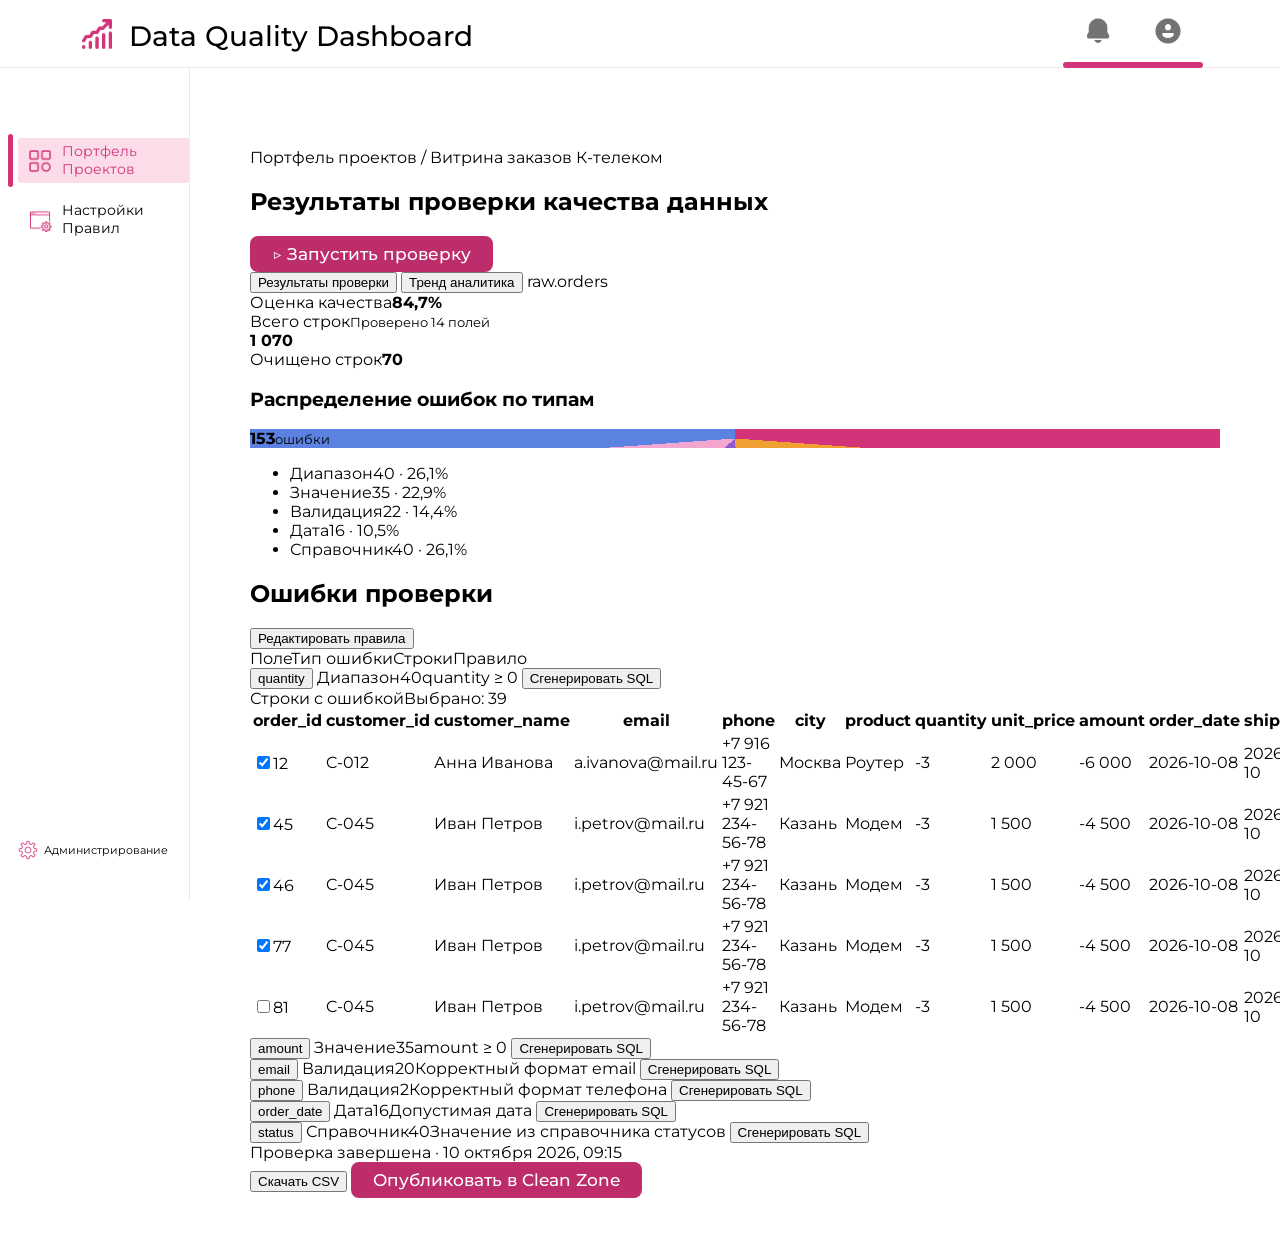
==== front/results.html @ 52fe7e2e "analytic job" ====
<!DOCTYPE html>
<html lang="ru">
<head>
    <meta charset="UTF-8">
    <meta name="viewport" content="width=device-width, initial-scale=1.0">
    <title>Результаты проверки качества данных</title>
    <link rel="preconnect" href="https://fonts.googleapis.com">
    <link rel="preconnect" href="https://fonts.gstatic.com" crossorigin>
    <link href="https://fonts.googleapis.com/css2?family=Montserrat:wght@400;500;600&display=swap" rel="stylesheet">
    <link rel="stylesheet" href="css/style_index.css">
    <link rel="stylesheet" href="css/modal.css">
    <link rel="stylesheet" href="css/results.css">
</head>
<body>
<header class="header">
        <div class="header-content">
            <div class="logo-block">
                <img class="img1" src="img/logo.png" alt="logo">
                <span class="site-title">Data Quality Dashboard</span>
            </div>
            <div class="h-c-2">
                <div class="icons">
                    <img class="img2" src="img/notifications.png" alt="notifications">
                    <img class="img3" src="img/profile.png" alt="profile">
                </div>
            </div>
        </div>
    </header>

    <section class="content">
        <aside class="menu-content">
            <nav class="m-c-1">
                <ul>
                    <li id="project_portfolio" class="active"><img src="img/project_portfolio.png" alt=""><a href="index.html">Портфель Проектов</a></li>
                    <li id="rule_settings"><img src="img/rule_settings.png" alt=""><a href="#">Настройки Правил</a></li>
                </ul>
            </nav>
            <div class="m-c-2">
                <img src="img/settings.png" alt=""><a href="#">Администрирование</a>
            </div>
        </aside>

        <main class="main-content results">
            <nav class="crumbs"><a href="index.html">Портфель проектов</a> / <span>Витрина заказов К-телеком</span></nav>
            <div class="title-row">
                <h1>Результаты проверки качества данных</h1>
                <button class="btn run-btn" type="button" id="runBtn"></button>
            </div>

            <div class="rtabs">
                <button class="rtab active" type="button" data-panel="results">Результаты проверки</button>
                <button class="rtab" type="button" data-panel="trend">Тренд аналитика</button>
                <span class="source" id="sourceName"></span>
            </div>

            <!-- Вкладка «Результаты проверки» -->
            <section id="panel-results">
                <div class="summary">
                    <div class="box score-box"><span>Оценка качества</span><b class="pink">84,7%</b></div>
                    <div class="mid">
                        <div class="box"><div><span>Всего строк</span><small>Проверено 14 полей</small></div><b class="green">1 070</b></div>
                        <div class="box red-box"><span>Очищено строк</span><b class="red">70</b></div>
                    </div>
                    <div class="box donut-box">
                        <h3>Распределение ошибок по типам</h3>
                        <div class="donut-wrap">
                            <div class="donut" id="donut"><div><b id="donutTotal">153</b><small>ошибки</small></div></div>
                            <ul class="legend" id="legend"></ul>
                        </div>
                    </div>
                </div>

                <div class="errors">
                    <div class="errors-head"><h2>Ошибки проверки</h2><button class="ghost small" type="button" id="editRules">Редактировать правила</button></div>
                    <div class="err-row err-th"><span>Поле</span><span>Тип ошибки</span><span>Строки</span><span>Правило</span><span></span></div>
                    <div id="errBody"></div>
                </div>
            </section>

            <!-- Вкладка «Тренд аналитика» -->
            <section id="panel-trend" hidden>
                <select id="period" class="period" aria-label="Период"><option value="weeks">Недели</option><option value="months">Месяцы</option></select>
                <div class="chart-card">
                    <h2>Динамика качества данных</h2>
                    <div id="chart"></div>
                </div>
            </section>

            <div class="foot">
                <span class="done" id="doneAt">Проверка завершена · 10 октября 2026, 09:15</span>
                <div class="foot-btns">
                    <button class="ghost" type="button" id="csvBtn">Скачать CSV</button>
                    <button class="btn" type="button" id="publishBtn">Опубликовать в Clean Zone</button>
                </div>
            </div>
        </main>
    </section>

    <!-- Загрузка новой версии файла (только xlsx) -->
    <div class="modal-overlay" id="uploadModal" hidden>
        <div class="modal" role="dialog" aria-modal="true" aria-label="Загрузка новой версии">
            <button class="modal-close" type="button" id="upClose" aria-label="Закрыть"></button>
            <div id="upStart">
                <p class="msg error" id="upError" hidden>Не удалось загрузить файл!</p>
                <label class="dropzone" id="upDrop" tabindex="0">
                    <svg viewBox="0 0 64 80" width="70" height="86" aria-hidden="true"><rect x="2" y="2" width="60" height="76" rx="8" fill="#F3F3F3" stroke="#BDBDBD" stroke-width="3"/><rect x="12" y="12" width="40" height="10" fill="#BDBDBD"/><rect x="12" y="30" width="40" height="3" fill="#BDBDBD"/><rect x="12" y="40" width="40" height="3" fill="#BDBDBD"/></svg>
                    <span>Перетащите CSV/XLSX файл сюда<br>или<br>нажмите для выбора</span>
                    <input type="file" id="upInput" accept=".csv,.xlsx" hidden>
                </label>
            </div>
            <div id="upOk" hidden>
                <p class="msg ok" id="upOkText"></p>
                <div class="file-row"><span id="upName"></span></div>
                <div class="btn-row"><button class="btn" type="button" id="upRun">▷ Запустить проверку</button></div>
            </div>
        </div>
    </div>
    <div class="toast" id="toast" hidden></div>

    <script src="js/results.js"></script>
</body>
</html>
---- front/css/style_index.css ----
* { box-sizing: border-box; }

body {
    margin: 0;
    font-family: "Montserrat", Arial, Helvetica, sans-serif;
    color: #000;
}

/* ---------- Шапка ---------- */
:root {
    --header-h: 68px;
}

.header {
    position: sticky;
    top: 0;
    z-index: 10;
    height: var(--header-h);
    background: #fff;
    border-bottom: solid 1px #EDE9E9;
}

.header-content {
    display: flex;
    justify-content: space-between;
    align-items: center;
    height: 100%;
    margin: 0 6%;
}

.logo-block {
    display: flex;
    align-items: center;
    gap: 12px;
}

.header-content .img1 {
    height: 40px;
    width: 40px;
    display: block;
}

.site-title {
    font-weight: 500;
    font-size: 28px;
    line-height: 1;
    margin-top: 5px;
}

.h-c-2 {
    display: flex;
    flex-direction: column;
    height: 100%;
}

.icons {
    display: flex;
    align-items: center;
    flex: 1;
}

.header-content .img2,
.header-content .img3 {
    height: 30px;
    width: 30px;
    display: block;
    margin: 0 20px;
}

.h-c-2::after {
    content: "";
    display: block;
    height: 6px;
    width: 100%;
    background: #D33479;
    border-radius: 8px;
    margin-bottom: -1px;
}

/* ---------- Каркас ---------- */
.content {
    display: flex;
    min-height: calc(100vh - var(--header-h));
}

.menu-content {
    display: flex;
    flex-direction: column;
    width: 190px;
    flex-shrink: 0;
    position: sticky;
    top: var(--header-h);
    height: calc(100vh - var(--header-h));
    align-self: flex-start;
    padding: 70px 0 40px 18px;
    border-right: 1px solid #EDE9E9;
}

.m-c-1 ul {
    list-style: none;
    margin: 0;
    padding: 0;
}

.m-c-1 li {
    display: flex;
    align-items: center;
    gap: 10px;
    padding: 5px 10px;
    margin-bottom: 14px;
    font-size: 14px;
    line-height: 1.25;
    border-radius: 3px;
    position: relative;
}

.m-c-1 li img {
    width: 24px;
    height: 24px;
}

.m-c-1 li.active {
    background: #FBDCE8;
    color: #D33479;
}

.m-c-1 li.active::before {
    content: "";
    position: absolute;
    left: -10px;
    top: -4px;
    bottom: -4px;
    width: 5px;
    background: #D33479;
    border-radius: 3px;
}

.m-c-2 {
    display: flex;
    align-items: center;
    gap: 6px;
    margin-top: auto;
    font-size: 11px;
}

.m-c-2 img {
    width: 20px;
    height: 20px;
}

.content a {
    text-decoration: none;
    color: inherit;
}

.content img {
    display: block;
}

/* ---------- Основная область ---------- */
.main-content {
    flex: 1;
    padding: 80px 60px 60px;
    min-width: 0;
}

/* Карточки статистики */
.analis-content {
    display: flex;
    gap: 12px;
    flex-wrap: wrap;
}

.stat-card {
    width: 292px;
    height: 180px;
    padding: 24px 10px 10px;
    border: 2px solid #E4E4E4;
    box-shadow: 2px 3px 4px rgba(0, 0, 0, 0.25);
    background: #fff;
}

.stat-label {
    margin: 0;
    font-size: 15px;
    font-weight: 500;
    line-height: 1.3;
    max-width: 180px;
}

.stat-value {
    margin: 28px 0 0 28px;
    font-size: 56px;
    font-weight: 400;
    line-height: 1;
    display: flex;
    align-items: center;
    gap: 14px;
}

.total_active_projects .stat-value { color: #D33479; }

.average_data_score { background: #EBFDDF; border-color: #DFF5D0; }
.average_data_score .stat-value { color: #5B9A24; }

.projects_require_attention { background: #FFD9D9; border-color: #F7C9C9; }
.projects_require_attention .stat-value { color: #D93A3A; }

.warn-icon {
    width: 32px;
    height: 32px;
    fill: #D93A3A;
    margin-top: 12px;
}

/* Кнопка */
.create_project {
    display: flex;
    justify-content: flex-end;
    max-width: 1396px;
    margin: 22px 0 24px;
}

.create_project button {
    font-family: inherit;
    font-size: 17px;
    font-weight: 500;
    color: #fff;
    background: #BE2D6B;
    border: none;
    border-radius: 8px;
    padding: 9px 22px;
    cursor: pointer;
    transition: background 0.15s;
}

.create_project button:hover { background: #A52459; }
.create_project button:focus-visible { outline: 3px solid #F2A3C3; outline-offset: 2px; }

/* ---------- Карточки проектов ---------- */
.all_project {
    display: grid;
    grid-template-columns: repeat(3, 355px);
    gap: 22px;
    max-width: 1300px;
}

.project-card {
    position: relative;
    min-height: 232px;
    padding: 20px 20px 24px;
    border: 1px solid #EDE9E9;
    border-radius: 8px;
    background: #fff;
}

.project-name {
    margin: 4px 0 6px;
    font-size: 18px;
    font-weight: 500;
    color: #C2185B;
    line-height: 1.2;
}

.project-tag {
    display: inline-block;
    padding: 3px 11px;
    border-radius: 4px;
    background: #F7DDE5;
    color: #C2185B;
    font-size: 15px;
}

.small-label {
    font-size: 13px;
    line-height: 1.25;
    color: #333;
    max-width: 90px;
}

.score-row {
    display: flex;
    align-items: center;
    margin-top: 22px;
}

.score {
    margin-left: 44px;
    font-size: 36px;
    line-height: 1;
}

.score-good { color: #5B9A24; }
.score-mid  { color: #C9C91A; }
.score-bad  { color: #D93A3A; }

.arrow {
    position: relative;
    margin-left: auto;
    width: 44px;
    height: 1px;
    background: #CFCFCF;
}

.arrow::after {
    content: "";
    position: absolute;
    right: 0;
    top: -4px;
    width: 8px;
    height: 8px;
    border-top: 1px solid #CFCFCF;
    border-right: 1px solid #CFCFCF;
    transform: rotate(45deg);
}

.run-row {
    display: flex;
    gap: 14px;
    margin-top: 28px;
    font-size: 15px;
    line-height: 1.35;
}

.run-row .small-label { max-width: 85px; flex-shrink: 0; }

.status { font-size: 15px; }
.status.ok { color: #5B9A24; }
.status.error { color: #D93A3A; }

/* Меню «три точки» */
.card-menu {
    position: absolute;
    top: 12px;
    right: 14px;
    width: 20px;
    height: 24px;
    border: none;
    background: none;
    cursor: pointer;
}

.card-menu::before {
    content: "";
    position: absolute;
    left: 50%;
    top: 3px;
    width: 4px;
    height: 4px;
    margin-left: -2px;
    border-radius: 50%;
    background: #C9C9C9;
    box-shadow: 0 7px 0 #C9C9C9, 0 14px 0 #C9C9C9;
}

.card-menu:hover::before {
    background: #D33479;
    box-shadow: 0 7px 0 #D33479, 0 14px 0 #D33479;
}

/* ---------- Адаптив ---------- */
@media (max-width: 1450px) {
    .all_project { grid-template-columns: repeat(2, 405px); }
}

@media (max-width: 1000px) {
    .menu-content { display: none; }
    .main-content { padding: 32px 20px; }
    .all_project { grid-template-columns: 1fr; }
    .stat-card { width: 100%; }
    .site-title { font-size: 22px; }
}
---- front/css/modal.css ----
/* ---------- Модальное окно мастера ---------- */
.modal-overlay {
    position: fixed;
    inset: 0;
    z-index: 100;
    display: flex;
    align-items: flex-start;
    justify-content: center;
    padding: 140px 16px 32px;
    background: rgba(0, 0, 0, 0.62);
    overflow-y: auto;
}
.modal-overlay[hidden] { display: none; }

.modal {
    position: relative;
    width: 626px;
    max-width: 100%;
    padding: 18px 32px 36px;
    background: #fff;
    border-radius: 8px;
}
.modal.wide { width: 702px; padding-bottom: 22px; }

.modal-title {
    margin: 0 0 28px;
    font-size: 17px;
    font-weight: 500;
    text-align: center;
}

.modal-close {
    position: absolute;
    top: 8px;
    right: 8px;
    width: 28px;
    height: 28px;
    border: none;
    background: none;
    cursor: pointer;
}
.modal-close::before, .modal-close::after {
    content: "";
    position: absolute;
    left: 3px; top: 13px;
    width: 22px; height: 1px;
    background: #777;
    transform: rotate(45deg);
}
.modal-close::after { transform: rotate(-45deg); }
.modal-close:hover::before, .modal-close:hover::after { background: #D33479; }

/* Вкладки */
.tabs { display: flex; border-bottom: 1px solid #EDE9E9; margin-bottom: 40px; }
.tab {
    flex: 1;
    padding: 12px 0 10px;
    font: inherit;
    font-size: 15px;
    background: none;
    border: none;
    border-bottom: 4px solid transparent;
    cursor: pointer;
}
.tab.active { background: #FFDCEB; color: #C2185B; border-bottom-color: #C2185B; }
.tab:not(.active):hover { background: #FFF2F7; }

/* Форма */
.f-row {
    display: flex;
    align-items: center;
    justify-content: space-between;
    gap: 14px;
    margin: 0 0 16px;
    font-size: 15px;
}
.f-row input, .f-row select {
    width: 238px;
    padding: 4px 12px;
    font: inherit;
    font-size: 14px;
    border: 1px solid #D8D8D8;
    border-radius: 4px;
    background: #fff;
}
.f-row input:focus, .f-row select:focus { outline: 2px solid #F2A3C3; border-color: #C2185B; }
#panel-db .f-row { max-width: 520px; margin-left: auto; margin-right: auto; }

.msg { margin: 6px 0 12px; text-align: center; font-size: 15px; }
.msg.error { color: #D93A3A; }
.msg.ok { color: #5B9A24; text-align: left; margin-left: 16px; }
.msg[hidden], [hidden] { display: none !important; }

.btn-row { display: flex; justify-content: flex-end; margin-top: 12px; padding-right: 16px; }
.btn-row.center { justify-content: center; padding: 0; }
.btn {
    font: inherit;
    font-size: 17px;
    font-weight: 500;
    color: #fff;
    background: #BE2D6B;
    border: none;
    border-radius: 8px;
    padding: 8px 22px;
    cursor: pointer;
}
.btn:hover { background: #A52459; }

/* Загрузка файла */
.dropzone {
    display: flex;
    flex-direction: column;
    align-items: center;
    justify-content: center;
    gap: 22px;
    height: 262px;
    margin: 0 8px 40px;
    border: 1px solid #DADADA;
    border-radius: 12px;
    color: #8A8A8A;
    font-size: 15px;
    line-height: 1.35;
    text-align: center;
    cursor: pointer;
}
.dropzone.drag, .dropzone:hover { border-color: #C2185B; background: #FFF8FB; }

.file-row { display: flex; align-items: center; gap: 24px; margin: 24px 0 60px 22px; font-size: 15px; }
.file-remove { border: none; background: none; font-size: 22px; line-height: 1; color: #888; cursor: pointer; }
.file-remove:hover { color: #D93A3A; }

/* Шаг 2 */
.table-select { justify-content: flex-start; margin: -8px 0 14px 40px; }
.table-select select { width: 210px; }

.profile-meta {
    display: flex;
    justify-content: center;
    margin-bottom: 14px;
    font-size: 12px;
}
.profile-meta span { padding: 0 28px; border-left: 1px solid #DDD; }
.profile-meta span:first-child { border-left: none; }

.table-wrap { overflow-x: auto; }
.profile-table {
    width: 100%;
    border-collapse: collapse;
    font-size: 14px;
    border: 1px solid #DDD;
}
.profile-table th {
    padding: 6px 8px;
    color: #fff;
    background: #C2185B;
    font-size: 12px;
    font-weight: 400;
}
.profile-table td { padding: 3px 12px; border-bottom: 1px dashed #E6E6E6; border-left: 1px solid #E6E6E6; }
.profile-table td:first-child { border-left: none; color: #333; font-size: 13px; }
.profile-table .bad { color: #D93A3A; }

.notes { margin-top: 14px; font-size: 13px; line-height: 1.4; }
.notes-title { margin: 0 0 4px; color: #444; }
.notes ul { margin: 0; padding: 0; list-style: none; }
.notes li::before { content: "- "; margin-left: 12px; }
.clean-note { margin: 22px 20px 12px; text-align: center; font-size: 15px; font-weight: 500; }

@media (max-width: 700px) {
    .modal { padding: 18px 16px 28px; }
    .f-row { flex-direction: column; align-items: flex-start; gap: 4px; }
    .f-row input, .f-row select { width: 100%; }
    .modal-overlay { padding-top: 70px; }
}
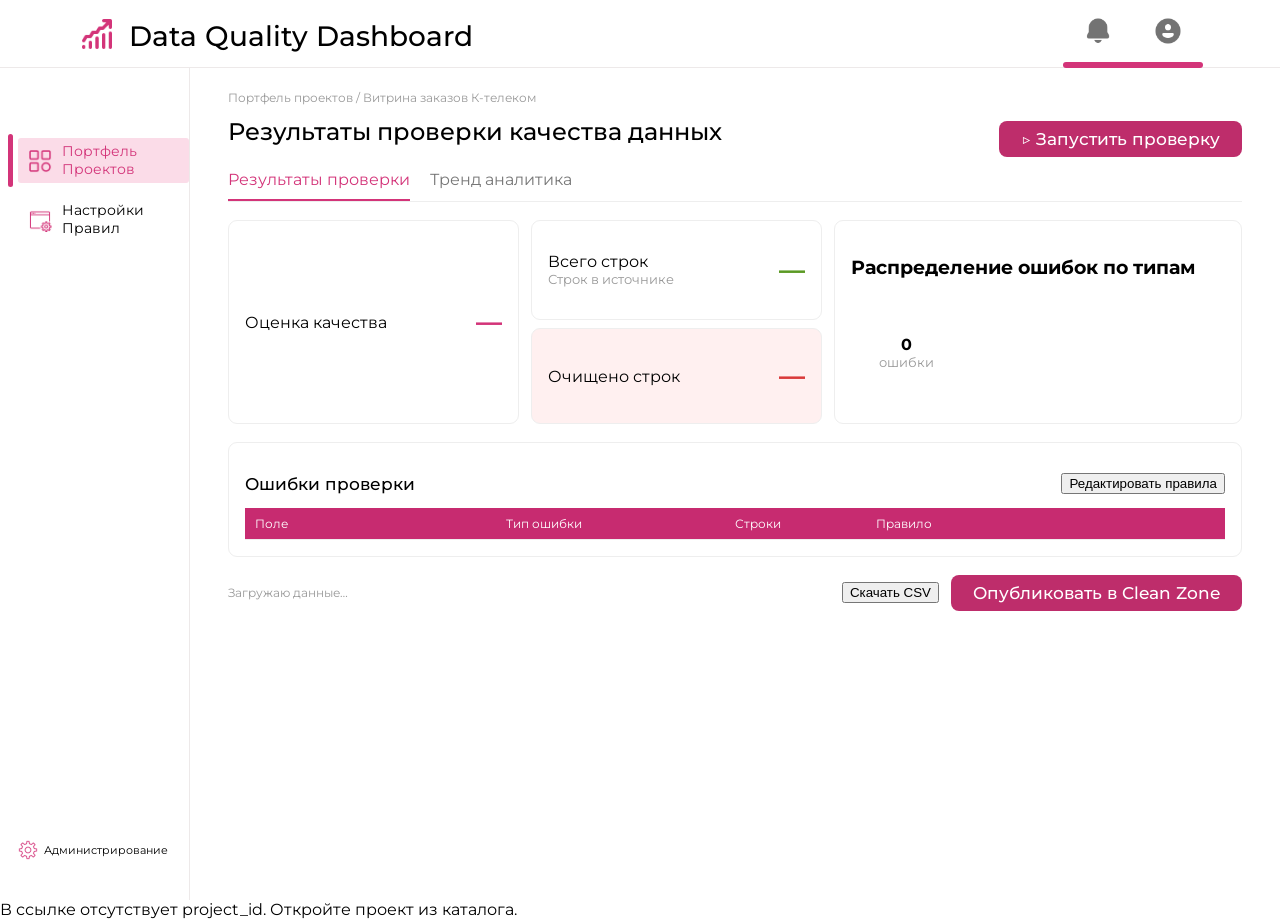
==== commit b433d3f5: "front + back" ====
--- a/front/results.html
+++ b/front/results.html
@@ -32,7 +32,7 @@
             <nav class="m-c-1">
                 <ul>
                     <li id="project_portfolio" class="active"><img src="img/project_portfolio.png" alt=""><a href="index.html">Портфель Проектов</a></li>
-                    <li id="rule_settings"><img src="img/rule_settings.png" alt=""><a href="#">Настройки Правил</a></li>
+                    <li id="rule_settings"><img src="img/rule_settings.png" alt=""><a href="front/setting.html">Настройки Правил</a></li>
                 </ul>
             </nav>
             <div class="m-c-2">
@@ -56,15 +56,15 @@
             <!-- Вкладка «Результаты проверки» -->
             <section id="panel-results">
                 <div class="summary">
-                    <div class="box score-box"><span>Оценка качества</span><b class="pink">84,7%</b></div>
+                    <div class="box score-box"><span>Оценка качества</span><b class="pink">—</b></div>
                     <div class="mid">
-                        <div class="box"><div><span>Всего строк</span><small>Проверено 14 полей</small></div><b class="green">1 070</b></div>
-                        <div class="box red-box"><span>Очищено строк</span><b class="red">70</b></div>
+                        <div class="box"><div><span>Всего строк</span><small>Строк в источнике</small></div><b class="green">—</b></div>
+                        <div class="box red-box"><span>Очищено строк</span><b class="red">—</b></div>
                     </div>
                     <div class="box donut-box">
                         <h3>Распределение ошибок по типам</h3>
                         <div class="donut-wrap">
-                            <div class="donut" id="donut"><div><b id="donutTotal">153</b><small>ошибки</small></div></div>
+                            <div class="donut" id="donut"><div><b id="donutTotal">0</b><small>ошибки</small></div></div>
                             <ul class="legend" id="legend"></ul>
                         </div>
                     </div>
@@ -79,7 +79,7 @@
 
             <!-- Вкладка «Тренд аналитика» -->
             <section id="panel-trend" hidden>
-                <select id="period" class="period" aria-label="Период"><option value="weeks">Недели</option><option value="months">Месяцы</option></select>
+                <select id="period" class="period" aria-label="Период"><option value="week">Неделя</option><option value="month">Месяцы</option></select>
                 <div class="chart-card">
                     <h2>Динамика качества данных</h2>
                     <div id="chart"></div>
@@ -87,7 +87,7 @@
             </section>
 
             <div class="foot">
-                <span class="done" id="doneAt">Проверка завершена · 10 октября 2026, 09:15</span>
+                <span class="done" id="doneAt">Загружаю данные…</span>
                 <div class="foot-btns">
                     <button class="ghost" type="button" id="csvBtn">Скачать CSV</button>
                     <button class="btn" type="button" id="publishBtn">Опубликовать в Clean Zone</button>
@@ -105,7 +105,7 @@
                 <label class="dropzone" id="upDrop" tabindex="0">
                     <svg viewBox="0 0 64 80" width="70" height="86" aria-hidden="true"><rect x="2" y="2" width="60" height="76" rx="8" fill="#F3F3F3" stroke="#BDBDBD" stroke-width="3"/><rect x="12" y="12" width="40" height="10" fill="#BDBDBD"/><rect x="12" y="30" width="40" height="3" fill="#BDBDBD"/><rect x="12" y="40" width="40" height="3" fill="#BDBDBD"/></svg>
                     <span>Перетащите CSV/XLSX файл сюда<br>или<br>нажмите для выбора</span>
-                    <input type="file" id="upInput" accept=".csv,.xlsx" hidden>
+                    <input type="file" id="upInput" accept=".csv,.xlsx,.xls" hidden>
                 </label>
             </div>
             <div id="upOk" hidden>
@@ -117,6 +117,7 @@
     </div>
     <div class="toast" id="toast" hidden></div>
 
+    <script src="js/auth.js"></script>
     <script src="js/results.js"></script>
 </body>
 </html>
--- a/front/css/results.css
+++ b/front/css/results.css
@@ -0,0 +1,45 @@
+.results { padding: 22px 38px; }
+.crumbs { color: #999; font-size: 12px; margin-bottom: 12px; }
+.crumbs a { color: #999; text-decoration: none; }
+.title-row, .errors-head, .foot, .foot-btns { display: flex; align-items: center; justify-content: space-between; gap: 12px; }
+.title-row h1 { margin: 0 0 14px; font-size: 24px; font-weight: 500; }
+.rtabs { display: flex; align-items: center; gap: 20px; border-bottom: 1px solid #eee; margin-bottom: 18px; }
+.rtab { border: 0; border-bottom: 2px solid transparent; background: transparent; padding: 10px 0; color: #777; cursor: pointer; font: inherit; }
+.rtab.active { border-color: #d33479; color: #d33479; }
+.source { margin-left: auto; color: #d33479; font-size: 12px; }
+.summary { display: grid; grid-template-columns: 1fr 1fr 1.4fr; gap: 12px; margin-bottom: 18px; }
+.summary .box, .chart-card, .errors { border: 1px solid #eee; border-radius: 9px; background: #fff; padding: 16px; }
+.score-box, .mid .box { display: flex; align-items: center; justify-content: space-between; }
+.score-box b, .mid b { font-size: 26px; }
+.pink { color: #d33479; } .green { color: #5b9a24; } .red { color: #d93a3a; }
+.mid { display: grid; gap: 8px; } .mid small { display: block; color: #999; }
+.red-box { background: #fff0f0 !important; }
+.donut-wrap { display: flex; align-items: center; gap: 16px; }
+.donut { display: grid; place-items: center; width: 110px; height: 110px; border-radius: 50%; }
+.donut > div { display: grid; place-content: center; width: 68px; height: 68px; border-radius: 50%; background: white; text-align: center; }
+.donut small { color: #999; }
+.legend { list-style: none; margin: 0; padding: 0; display: grid; gap: 5px; font-size: 12px; }
+.legend li { display: flex; align-items: center; gap: 6px; }
+.legend li i { width: 8px; height: 8px; border-radius: 50%; }
+.legend li span { color: #888; margin-left: auto; }
+.errors-head h2, .chart-card h2 { font-size: 17px; font-weight: 500; }
+.err-row { display: grid; grid-template-columns: 1.1fr 1fr .6fr 1.5fr auto; gap: 10px; align-items: center; padding: 8px 10px; border-bottom: 1px solid #eee; }
+.err-th { background: #c72b70; color: white; font-size: 12px; }
+.field-cell, .sql-btn { border: 0; background: transparent; color: inherit; text-align: left; cursor: pointer; font: inherit; }
+.tag { font-size: 12px; }
+.rule { color: #888; font-size: 12px; }
+.sql-btn { background: #c72b70; color: #fff; border-radius: 5px; padding: 6px 9px; font-size: 11px; }
+.detail { overflow: auto; padding: 10px; background: #fafafa; }
+.detail-wrap { max-width: 100%; overflow: auto; }
+.detail table { border-collapse: collapse; min-width: 100%; font-size: 12px; }
+.detail th, .detail td { border: 1px solid #ddd; padding: 6px 8px; text-align: left; }
+.detail .hl { background: #ffe3e3; }
+.foot { margin-top: 18px; color: #999; font-size: 12px; }
+.period { margin: 10px 0; padding: 6px 10px; }
+.chart-card svg { display: block; width: 100%; }
+.msg.error { color: #d93a3a; }
+@media (max-width: 900px) {
+    .summary { grid-template-columns: 1fr; }
+    .err-row { grid-template-columns: 1fr .8fr .5fr 1fr; }
+    .sql-btn { grid-column: 1 / -1; justify-self: start; }
+}
